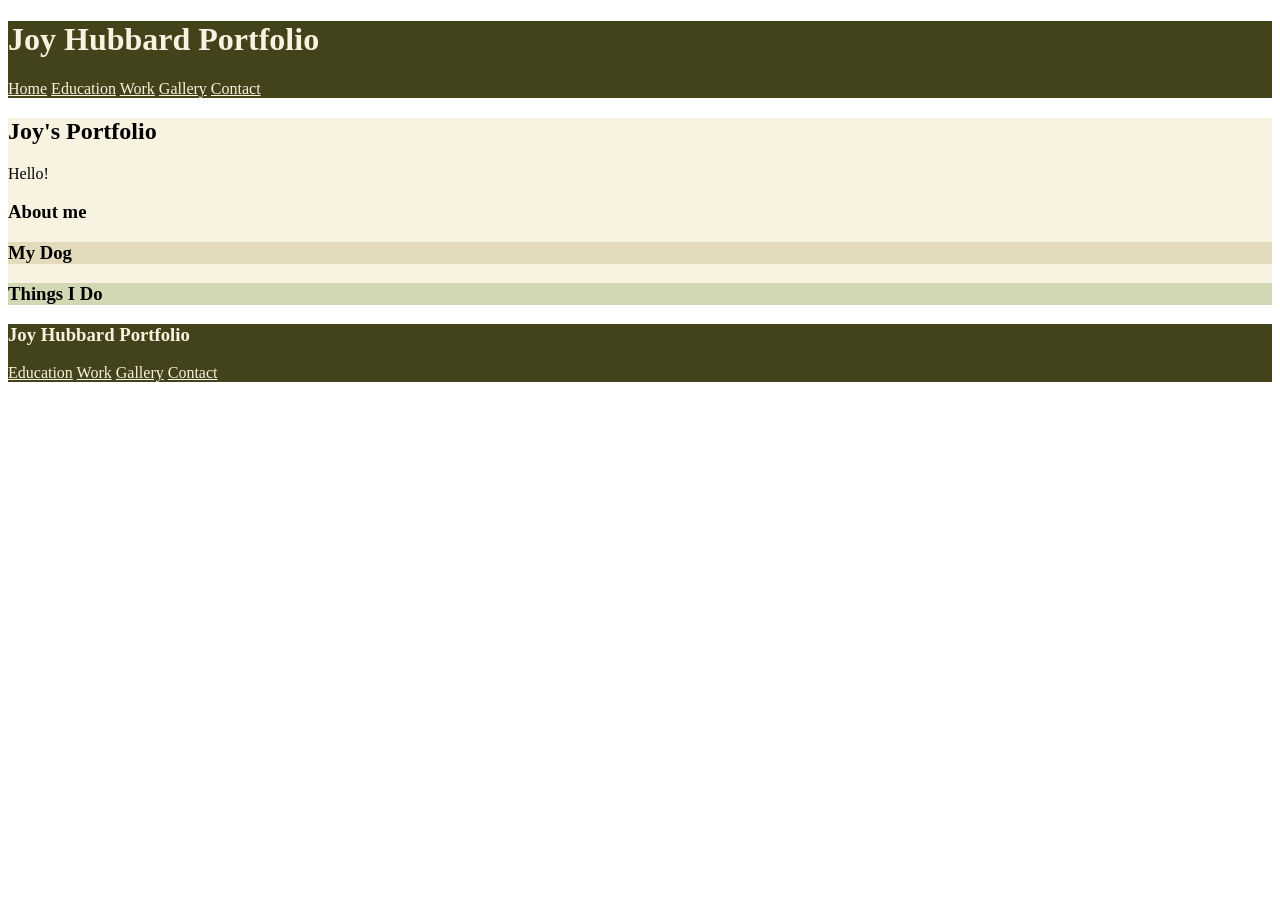
==== Portfolio/index.html @ 98ba1bd6 "Portfolio not complete" ====
<!DOCTYPE html>
<html lang="en">
<head>
    <meta charset="UTF-8">
    <meta name="viewport" content="width=device-width, initial-scale=1.0">
    <title>Hubbard Portfolio</title>
    <link rel="stylesheet" href="styles.css">
</head>
<body>
    <header>
        <h1>Joy Hubbard Portfolio</h1>
        <nav>
            <a href="index.html">Home</a>
            <a href="Education.html">Education</a>
            <a href="Work.html">Work</a>
            <a href="Gallery.html">Gallery</a>
            <a href="Contact.html">Contact</a>
        </nav>
    </header>

    <main>
        <section class="hello">
            <h2>Joy's Portfolio</h2>
            <p>Hello!</p>

            <h3>About me</h3>

        </section>

        <section class="my-dog">
            <h3>My Dog</h3>
        </section>


        <section class="things">
            <h3>Things I Do</h3>

        </section>
    </main>

    <footer>
        <h3>Joy Hubbard Portfolio</h3>
        <a href="Education.html">Education</a>
            <a href="Work.html">Work</a>
            <a href="Gallery.html">Gallery</a>
            <a href="Contact.html">Contact</a>
    </footer>
</body>
</html>
---- Portfolio/styles.css ----
header{background-color:#42431B;
color:#f8f3e1;}
nav>a{color: #f8f3e1;}

main{background-color: #f8f3e1;}

footer{background-color: #42431B;
color:#f8f3e1;}
footer a{color: #f8f3e1;}

.my-dog{background-color: #e4dbbc;}

.things{background-color: #d2d8b3;}
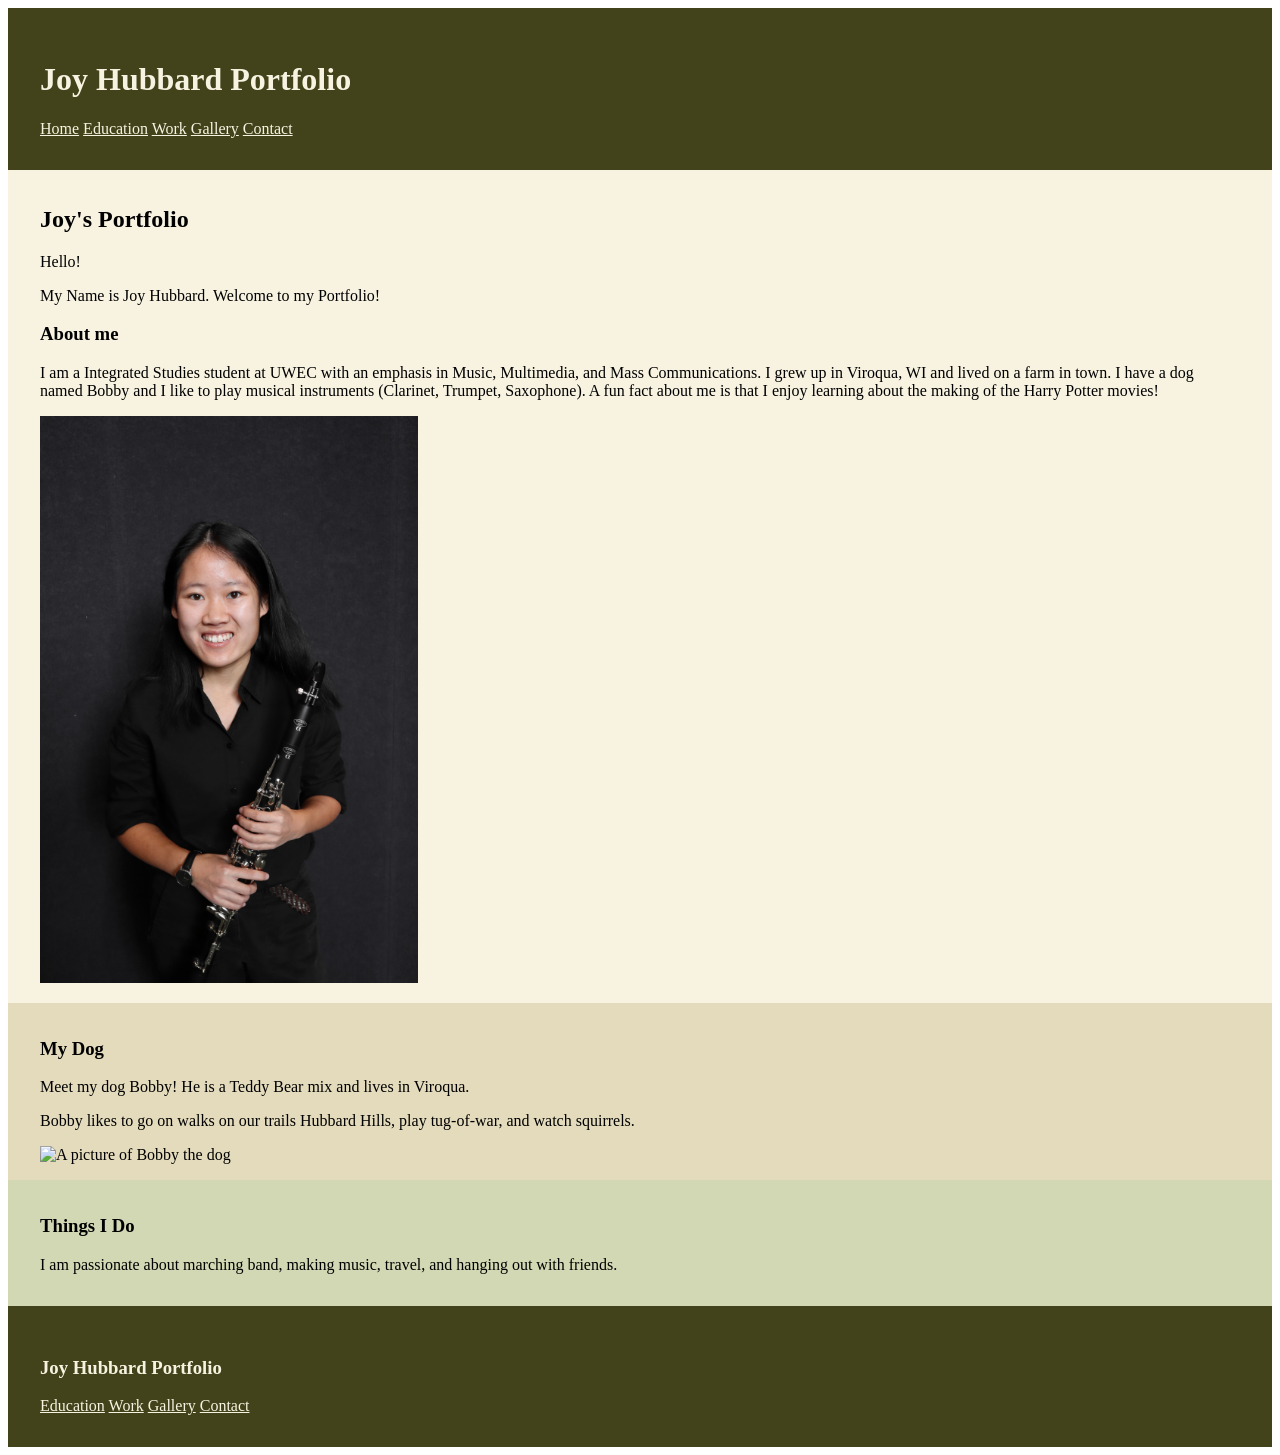
==== commit 0044d424: "Portfolio not complete" ====
--- a/Portfolio/index.html
+++ b/Portfolio/index.html
@@ -22,19 +22,25 @@
         <section class="hello">
             <h2>Joy's Portfolio</h2>
             <p>Hello!</p>
+            <p>My Name is Joy Hubbard. Welcome to my Portfolio!</p>
+            <h3>About me</h3>
+            <p>I am a Integrated Studies student at UWEC with an emphasis in Music, Multimedia, and Mass Communications. I grew up in Viroqua, WI and lived on a farm in town. I have a dog named Bobby and I like to play musical instruments (Clarinet, Trumpet, Saxophone). A fun fact about me is that I enjoy learning about the making of the Harry Potter movies!</p>
+            <img src="images/profile photo.JPG" alt="A picture of Joy" class="profile-pic">
 
-            <h3>About me</h3>
 
         </section>
 
         <section class="my-dog">
             <h3>My Dog</h3>
+            <p>Meet my dog Bobby! He is a Teddy Bear mix and lives in Viroqua.</p>
+            <p>Bobby likes to go on walks on our trails Hubbard Hills, play tug-of-war, and watch squirrels.</p>
+            <img src="images/bobby-fall.jpeg" alt="A picture of Bobby the dog">
         </section>
 
 
         <section class="things">
             <h3>Things I Do</h3>
-
+            <p>I am passionate about marching band, making music, travel, and hanging out with friends.</p>
         </section>
     </main>
 
--- a/Portfolio/styles.css
+++ b/Portfolio/styles.css
@@ -1,13 +1,41 @@
 header{background-color:#42431B;
-color:#f8f3e1;}
+color:#f8f3e1;
+padding: 2rem;}
 nav>a{color: #f8f3e1;}
 
-main{background-color: #f8f3e1;}
+footer{background-color: #42431B;
+color:#f8f3e1;
+padding: 2rem;}
 
-footer{background-color: #42431B;
-color:#f8f3e1;}
 footer a{color: #f8f3e1;}
+
+section{padding: 1rem 2rem;}
+
+.hello{background-color: #f8f3e1;}
 
 .my-dog{background-color: #e4dbbc;}
 
 .things{background-color: #d2d8b3;}
+
+img{max-width: 10cm;}
+
+/* education page */
+
+.prws{background-color: #f8f3e1;}
+
+.laurel{background-color: #e4dbbc;}
+
+.colleges{background-color: #d2d8b3;}
+
+/*wor page*/
+.missy{background-color: #D2D8B3;}
+
+.YMCA{background-color: #f8f3e1;}
+
+.blfac{background-color: #e4dbbc;}
+
+.internship{background-color: #d2d8b3;}
+
+/* gallery page */
+.projects{background-color: #c1c1c1;
+margin: 5rem;}
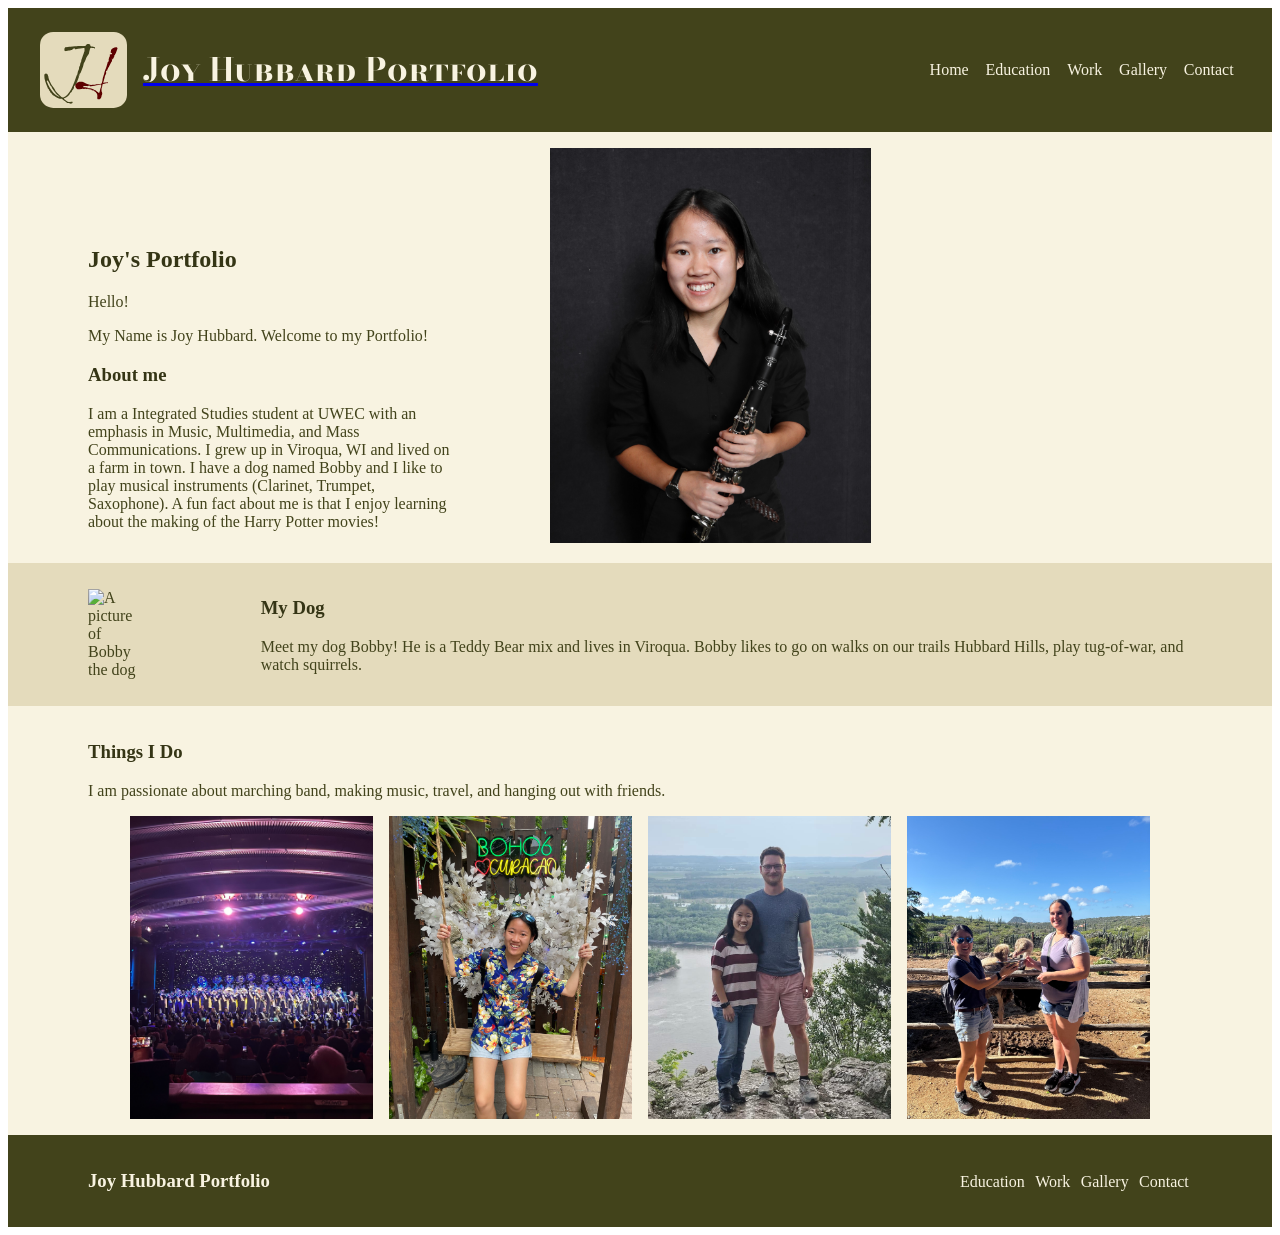
==== commit b750d357: "not complete" ====
--- a/Portfolio/index.html
+++ b/Portfolio/index.html
@@ -5,10 +5,18 @@
     <meta name="viewport" content="width=device-width, initial-scale=1.0">
     <title>Hubbard Portfolio</title>
     <link rel="stylesheet" href="styles.css">
+    
+    <link rel="preconnect" href="https://fonts.googleapis.com">
+<link rel="preconnect" href="https://fonts.gstatic.com" crossorigin>
+<link href="https://fonts.googleapis.com/css2?family=Bodoni+Moda+SC:ital,opsz,wght@0,6..96,400..900;1,6..96,400..900&display=swap" rel="stylesheet">
+
 </head>
 <body>
     <header>
-        <h1>Joy Hubbard Portfolio</h1>
+        <div class="logo">
+        <img src="images/joylogo.svg" alt="JH Logo">
+        <a href="index.html"><h1>Joy Hubbard Portfolio</h1></a>
+        </div>
         <nav>
             <a href="index.html">Home</a>
             <a href="Education.html">Education</a>
@@ -19,37 +27,56 @@
     </header>
 
     <main>
+   
         <section class="hello">
-            <h2>Joy's Portfolio</h2>
-            <p>Hello!</p>
-            <p>My Name is Joy Hubbard. Welcome to my Portfolio!</p>
-            <h3>About me</h3>
-            <p>I am a Integrated Studies student at UWEC with an emphasis in Music, Multimedia, and Mass Communications. I grew up in Viroqua, WI and lived on a farm in town. I have a dog named Bobby and I like to play musical instruments (Clarinet, Trumpet, Saxophone). A fun fact about me is that I enjoy learning about the making of the Harry Potter movies!</p>
-            <img src="images/profile photo.JPG" alt="A picture of Joy" class="profile-pic">
+            <div>
+                <h2>Joy's Portfolio</h2>
+                <p>Hello!</p>
+                <p>My Name is Joy Hubbard. Welcome to my Portfolio!</p>
+                <h3>About me</h3>
+            
+                <p>I am a Integrated Studies student at UWEC with an emphasis in Music, Multimedia, and Mass Communications. I grew up in Viroqua, WI and lived on a farm in town. I have a dog named Bobby and I like to play musical instruments (Clarinet, Trumpet, Saxophone). A fun fact about me is that I enjoy learning about the making of the Harry Potter movies!</p>
+            </div>
 
+             <div>
+                <img src="images/profile photo.JPG" alt="A picture of Joy" class="profile-pic">   
+            </div>
+        </section>   
 
-        </section>
+    <section class="my-dog">
+           
+          <div class="bob">
+                <img src="images/bobby-fall.jpeg" alt="A picture of Bobby the dog" class="bobby-fall">
+            </div>
 
-        <section class="my-dog">
-            <h3>My Dog</h3>
-            <p>Meet my dog Bobby! He is a Teddy Bear mix and lives in Viroqua.</p>
-            <p>Bobby likes to go on walks on our trails Hubbard Hills, play tug-of-war, and watch squirrels.</p>
-            <img src="images/bobby-fall.jpeg" alt="A picture of Bobby the dog">
-        </section>
+            <div class="my-dog-intro">
+                <h3>My Dog</h3>
+                <p>Meet my dog Bobby! He is a Teddy Bear mix and lives in Viroqua. Bobby likes to go on walks on our trails Hubbard Hills, play tug-of-war, and watch squirrels.</p>
+            </div>
+    </section>
 
 
         <section class="things">
             <h3>Things I Do</h3>
             <p>I am passionate about marching band, making music, travel, and hanging out with friends.</p>
+
+            <div class="things-gallery">
+                <img src="images/cruisebmb.jpeg" alt="Band performing on a cruise ship">
+                <img src="images/curacao.jpeg" alt="Joy in Curacao">
+                <img src="images/joyjim.JPG" alt="Joy and Jim in Alma, WI">
+                <img src="images/ostrich.jpeg" alt="Joy with Ostrich">
+            </div>
         </section>
     </main>
 
     <footer>
         <h3>Joy Hubbard Portfolio</h3>
-        <a href="Education.html">Education</a>
+        <div>
+            <a href="Education.html">Education</a>
             <a href="Work.html">Work</a>
             <a href="Gallery.html">Gallery</a>
             <a href="Contact.html">Contact</a>
+        </div>
     </footer>
 </body>
 </html>
--- a/Portfolio/styles.css
+++ b/Portfolio/styles.css
@@ -1,41 +1,188 @@
 header{background-color:#42431B;
 color:#f8f3e1;
-padding: 2rem;}
-nav>a{color: #f8f3e1;}
+padding: 1rem 2rem 1rem 2rem;
+    display: flex;
+    justify-content: space-between;
+    align-items: center;
+    }
+
+    .logo{display: flex;
+    justify-content: start;
+    align-items: center;
+    gap: 1rem;}
+
+header img{width: 2.3cm;}    
+
+header h1{
+  font-family: "Bodoni Moda SC", serif;
+color: #f8f3e1;}
+
+header h1:hover{color: #d2d8b3;
+text-decoration: underline;}
+
+nav>a{color: #f8f3e1;
+margin: 0 .4rem;
+text-decoration: none;}
+
+nav>a:hover{color: #d2d8b3;
+text-decoration: underline;}
 
 footer{background-color: #42431B;
 color:#f8f3e1;
-padding: 2rem;}
+padding: 1rem 5rem;
+display: flex;
+flex-wrap: wrap;
+justify-content: space-between;
+align-items: baseline;}
 
-footer a{color: #f8f3e1;}
+footer a{color: #f8f3e1;
+margin: .2rem;
+text-decoration: none;}
 
-section{padding: 1rem 2rem;}
+footer a:hover{color: #d2d8b3;
+text-decoration: underline;}
+
+section{padding: .5rem 5rem;}
+
+main{background-color: #f8f3e1;
+font-family: Georgia, 'Times New Roman', Times, serif}
+
+section{ padding:1rem 5rem;}
+
+/* home page */
 
 .hello{background-color: #f8f3e1;}
 
+.hello{justify-content: space-between;
+    display: flex;
+    align-items: flex-end;
+    gap: 6rem;}
+
+    .profile-pic{max-width: 50%;}
+ 
+
 .my-dog{background-color: #e4dbbc;}
 
-.things{background-color: #d2d8b3;}
+.my-dog{display: flex;
+justify-content: space-between; /*not working*/
+align-items: center;}
 
-img{max-width: 10cm;}
+.my-dog img{max-width: 30%;}
 
+
+.things-gallery{display: flex;
+    flex-wrap: wrap;
+    justify-content: center;
+    gap: 1rem;}
+
+.things-gallery img{max-width: 22%;}  
+    
 /* education page */
 
-.prws{background-color: #f8f3e1;}
+.education{background-color: #E4DBBC;}
+.education-intro{text-align: center;}
 
-.laurel{background-color: #e4dbbc;}
+.prws{background-color: #D2D8B3;}
 
-.colleges{background-color: #d2d8b3;}
+    .prwslogo{display: flex;
+    justify-content: space-between;
+    align-items: center;
+    gap: 2rem;}
+    .prwslogo img{max-width: 40%;
+        float :right;
+        }
 
-/*wor page*/
-.missy{background-color: #D2D8B3;}
+.laurel{background-color: #D2D8B3;}
 
-.YMCA{background-color: #f8f3e1;}
+.colleges{background-color: #F8F3E1;}
 
-.blfac{background-color: #e4dbbc;}
+.colleges{display: flex;
+    justify-content: space-between; /*not working*/
+    align-items: center;}
 
-.internship{background-color: #d2d8b3;}
+    .joy-on-field{max-width: 30%;} 
+
+
+/*work page*/
+
+.work{background-color: #F8F3E1;}
+
+.work a{color: #505120;}
+
+.work a:hover{text-decoration: underline;
+color: #444519;}
+
+.work-intro{text-align: center;}
+
+.missy{background-color: #F8F3E1;}
+
+.YMCA{background-color: #E4DBBC;}
+
+.blfac{background-color: #E4DBBC;}
+
+.internship{background-color: #E4DBBC;}
 
 /* gallery page */
-.projects{background-color: #c1c1c1;
-margin: 5rem;}
+
+.projects-gallery img{width: 5cm; height: 5cm; object-fit: cover;}
+.projects-gallery figure{margin: 1rem;
+    display: flex;
+    flex-direction: column;
+    align-items: center;
+   }
+    
+.projects-gallery{display: flex;
+flex-wrap: wrap;
+justify-content: center;
+margin: 0rem 4rem;}
+.projects-gallery{padding-bottom: 3rem;}
+
+.projects-gallery a{text-align: center;
+    text-decoration: none;
+    color: #42431B;}
+
+    .projects-gallery a:hover{text-decoration: underline;
+    color: #76772c;}
+
+/* contact page */
+
+.contact-main{display: flex;
+justify-content: space-evenly;
+align-items: top;}
+
+.form{background-color: #d2d8b3;
+margin: 2rem;
+border-radius: 1rem;
+max-width: 40%;
+padding: 1rem 2rem
+}
+
+input, textarea{
+padding: .5rem;
+margin: .5rem 0;
+border: 1px solid #42431B;
+border-radius: .4rem;
+}
+
+input[type="submit"]{
+background-color: #f8f3e1;
+color: #42431B;
+border: 1px solid #42431B
+}
+
+input[type="submit"]:hover{
+background-color: #42431B;
+color: #f8f3e1;
+border: 1px solid #42431B;
+cursor: pointer;}
+
+.form h3, .form p{color: #42431B;
+}
+
+.my-contact a:hover{color: #93987a;}
+
+main{background-color: #f8f3e1;
+color: #42431B;}
+
+main h3, main h2, main a{color: #353515;}
+
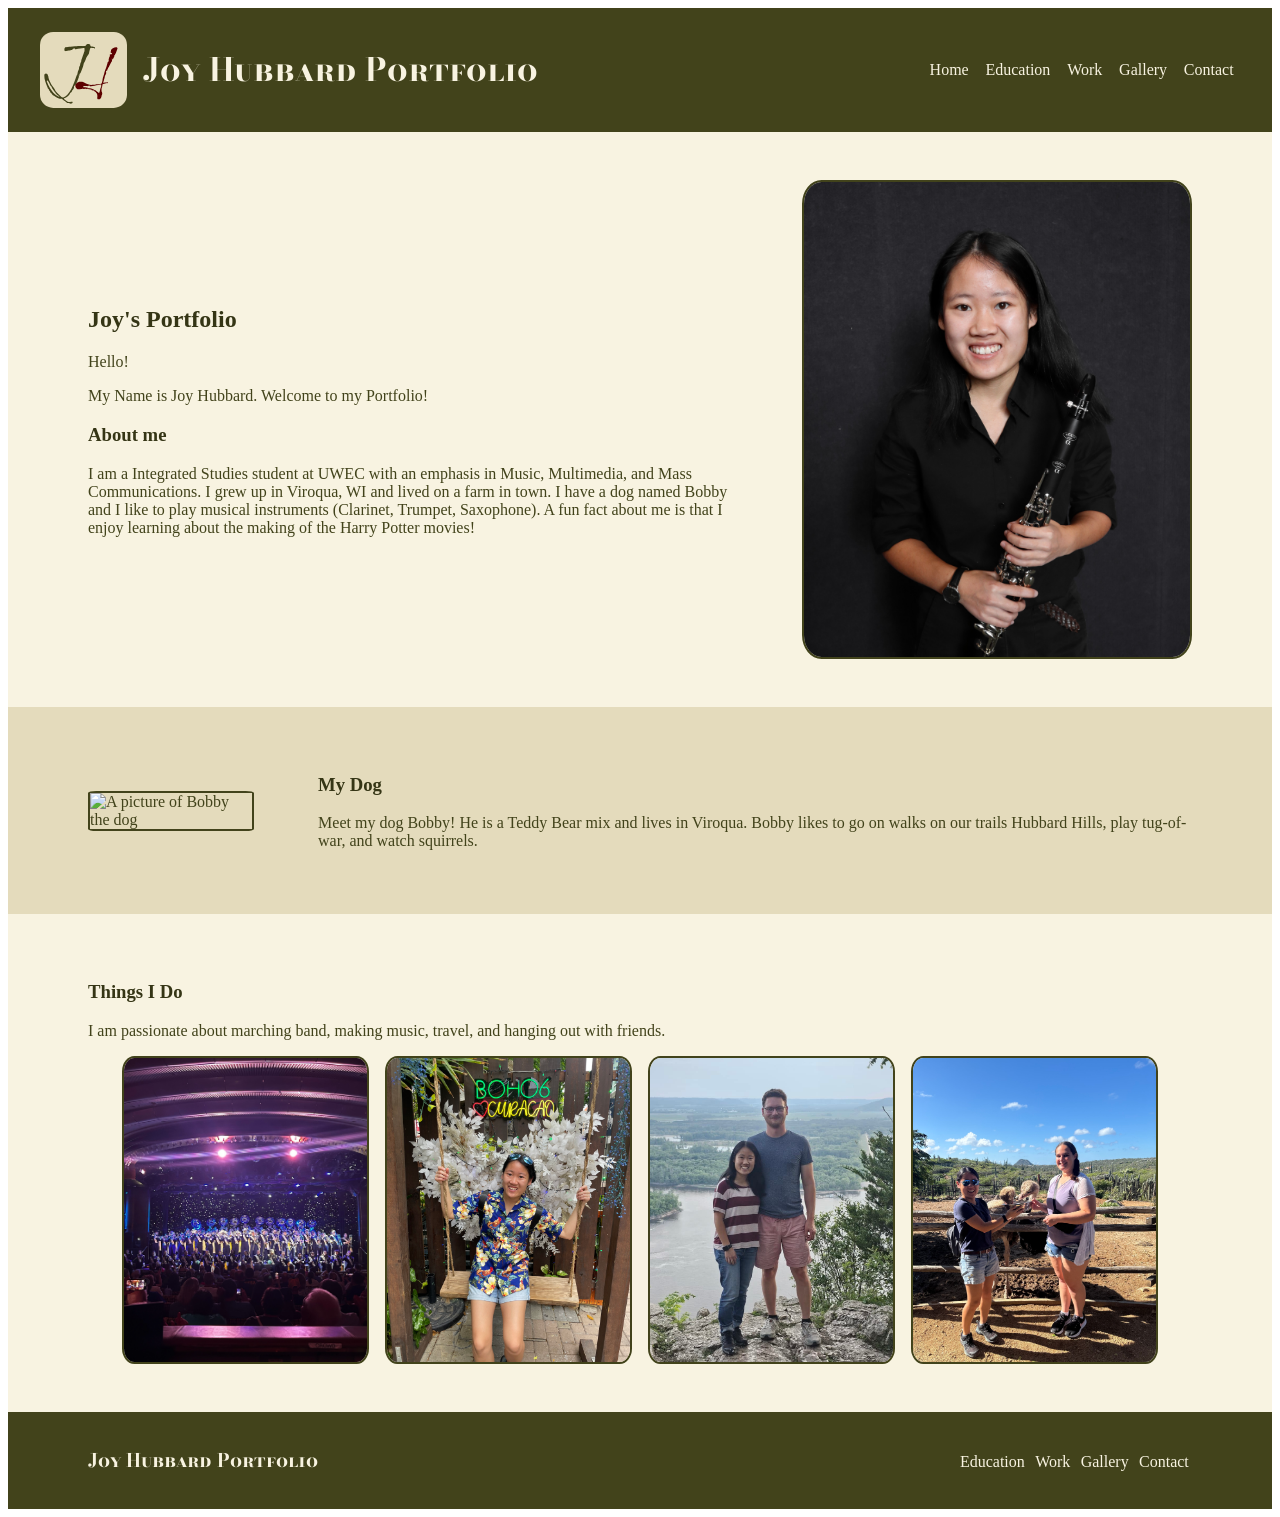
==== commit 90a98d80: "not complete" ====
--- a/Portfolio/index.html
+++ b/Portfolio/index.html
@@ -38,16 +38,15 @@
                 <p>I am a Integrated Studies student at UWEC with an emphasis in Music, Multimedia, and Mass Communications. I grew up in Viroqua, WI and lived on a farm in town. I have a dog named Bobby and I like to play musical instruments (Clarinet, Trumpet, Saxophone). A fun fact about me is that I enjoy learning about the making of the Harry Potter movies!</p>
             </div>
 
-             <div>
                 <img src="images/profile photo.JPG" alt="A picture of Joy" class="profile-pic">   
-            </div>
+           
         </section>   
 
     <section class="my-dog">
            
-          <div class="bob">
+          
                 <img src="images/bobby-fall.jpeg" alt="A picture of Bobby the dog" class="bobby-fall">
-            </div>
+            
 
             <div class="my-dog-intro">
                 <h3>My Dog</h3>
--- a/Portfolio/styles.css
+++ b/Portfolio/styles.css
@@ -15,7 +15,10 @@
 
 header h1{
   font-family: "Bodoni Moda SC", serif;
-color: #f8f3e1;}
+color: #f8f3e1;
+text-decoration: none;}
+
+header>div>a{text-decoration: none;}
 
 header h1:hover{color: #d2d8b3;
 text-decoration: underline;}
@@ -35,6 +38,8 @@
 justify-content: space-between;
 align-items: baseline;}
 
+footer h3{font-family: "Bodoni Moda SC", serif;}
+
 footer a{color: #f8f3e1;
 margin: .2rem;
 text-decoration: none;}
@@ -42,12 +47,10 @@
 footer a:hover{color: #d2d8b3;
 text-decoration: underline;}
 
-section{padding: .5rem 5rem;}
-
 main{background-color: #f8f3e1;
-font-family: Georgia, 'Times New Roman', Times, serif}
-
-section{ padding:1rem 5rem;}
+font-family: Cambria, Cochin, Georgia, Times, 'Times New Roman', serif;}
+
+section{ padding:.5rem 5rem;}
 
 /* home page */
 
@@ -55,59 +58,72 @@
 
 .hello{justify-content: space-between;
     display: flex;
-    align-items: flex-end;
-    gap: 6rem;}
-
-    .profile-pic{max-width: 50%;}
- 
+    align-items: center;
+    gap: 4rem;}
+
+    .profile-pic{max-width: 35%;
+    border-radius: 5%;
+    border-color: #42431B;
+    border: 2px solid;
+    }
 
 .my-dog{background-color: #e4dbbc;}
 
 .my-dog{display: flex;
-justify-content: space-between; /*not working*/
-align-items: center;}
-
-.my-dog img{max-width: 30%;}
-
+justify-content: space-between;
+align-items: center;
+gap: 4rem;}
+
+.my-dog img{max-width: 35%;
+border-radius: 5%;
+    border-color: #42431B;
+    border: 2px solid;}
 
 .things-gallery{display: flex;
     flex-wrap: wrap;
     justify-content: center;
     gap: 1rem;}
 
-.things-gallery img{max-width: 22%;}  
+.things-gallery img{max-width: 22%;
+border-radius: 5%;
+    border-color: #42431B;
+    border: 2px solid;}  
+
+.hello, .my-dog, .things{padding: 3rem 5rem;}
     
 /* education page */
 
 .education{background-color: #E4DBBC;}
 .education-intro{text-align: center;}
 
-.prws{background-color: #D2D8B3;}
-
-    .prwslogo{display: flex;
+.prws{background-color: #D2D8B3;
+    display: flex;
     justify-content: space-between;
     align-items: center;
     gap: 2rem;}
-    .prwslogo img{max-width: 40%;
-        float :right;
-        }
-
-.laurel{background-color: #D2D8B3;}
+
+ .prws img{max-width: 30%;
+    }
 
 .colleges{background-color: #F8F3E1;}
 
 .colleges{display: flex;
-    justify-content: space-between; /*not working*/
-    align-items: center;}
-
-    .joy-on-field{max-width: 30%;} 
-
+    justify-content: flex-start;
+    align-items: center;
+    gap: 4rem;
+    padding-top: 2rem;
+    padding-bottom: 2rem;}
+
+    .joy-on-field{max-width: 35%;
+    border-radius: 5%;
+    border-color: #42431B;
+    border: 2px solid;} 
 
 /*work page*/
 
 .work{background-color: #F8F3E1;}
 
-.work a{color: #505120;}
+.work a{color: #84853a;}
 
 .work a:hover{text-decoration: underline;
 color: #444519;}
@@ -124,18 +140,21 @@
 
 /* gallery page */
 
-.projects-gallery img{width: 5cm; height: 5cm; object-fit: cover;}
+.projects-gallery img{width: 5cm; height: 5cm; object-fit: cover;
+border-radius: 5%;
+    border-color: #42431B;
+    border: 2px solid;}
 .projects-gallery figure{margin: 1rem;
     display: flex;
     flex-direction: column;
-    align-items: center;
-   }
+    align-items: center;}
     
 .projects-gallery{display: flex;
 flex-wrap: wrap;
 justify-content: center;
-margin: 0rem 4rem;}
-.projects-gallery{padding-bottom: 3rem;}
+padding-bottom: 2rem;
+margin: 0rem 4rem;
+}
 
 .projects-gallery a{text-align: center;
     text-decoration: none;
@@ -148,13 +167,17 @@
 
 .contact-main{display: flex;
 justify-content: space-evenly;
-align-items: top;}
+align-items: center;
+padding-bottom: 3rem;
+padding-top: 3rem;}
 
 .form{background-color: #d2d8b3;
 margin: 2rem;
 border-radius: 1rem;
 max-width: 40%;
-padding: 1rem 2rem
+padding: 1rem 2rem;
+border-color: #42431B;
+border: 1px solid;
 }
 
 input, textarea{
@@ -186,3 +209,69 @@
 
 main h3, main h2, main a{color: #353515;}
 
+@media (max-width: 895px) {
+    header{
+    display: flex;
+    flex-direction: column;
+    justify-content: center;
+    align-items: flex-start;}
+    nav{margin-left: 6rem}
+
+    .logo{display: flex;
+    justify-content: start;
+    align-items: center;
+    gap: 1rem;}}
+
+@media (max-width: 500px) {
+    header{
+    display: flex;
+    flex-direction: column;
+    justify-content: center;
+    align-items: center;}
+    nav{margin-left: 0;}
+
+    .logo{display: flex;
+    justify-content: start;
+    align-items: center;
+    gap: 1rem;}
+
+    .hello{justify-content: space-between;
+    display: flex;
+    flex-direction: column;
+    align-items: center;
+    gap: 1rem;}
+    .profile-pic{max-width: 80%;}
+
+.my-dog{justify-content: space-between;
+    display: flex;
+    flex-direction: column;
+    align-items: center;
+    gap: 1rem;}
+    .my-dog img{max-width: 80%;}
+
+.things-gallery img{max-width: 80%;}
+
+.prws{flex-direction: column;
+    display: flex;
+    justify-content: space-between;
+    align-items: center;
+    gap: 1rem;
+    padding-bottom: 1rem;}
+ .prws img{max-width: 100%;}
+
+ .colleges{display: flex;
+    justify-content: flex-start;
+    align-items: center;
+    flex-direction: column;
+    gap: 1rem;}
+
+    .joy-on-field{max-width: 80%;}
+
+.contact-main{display: flex;
+    flex-direction: column;
+justify-content: space-evenly;
+align-items: center;
+padding-bottom: 3rem;
+padding-top: 3rem;}
+}
+
